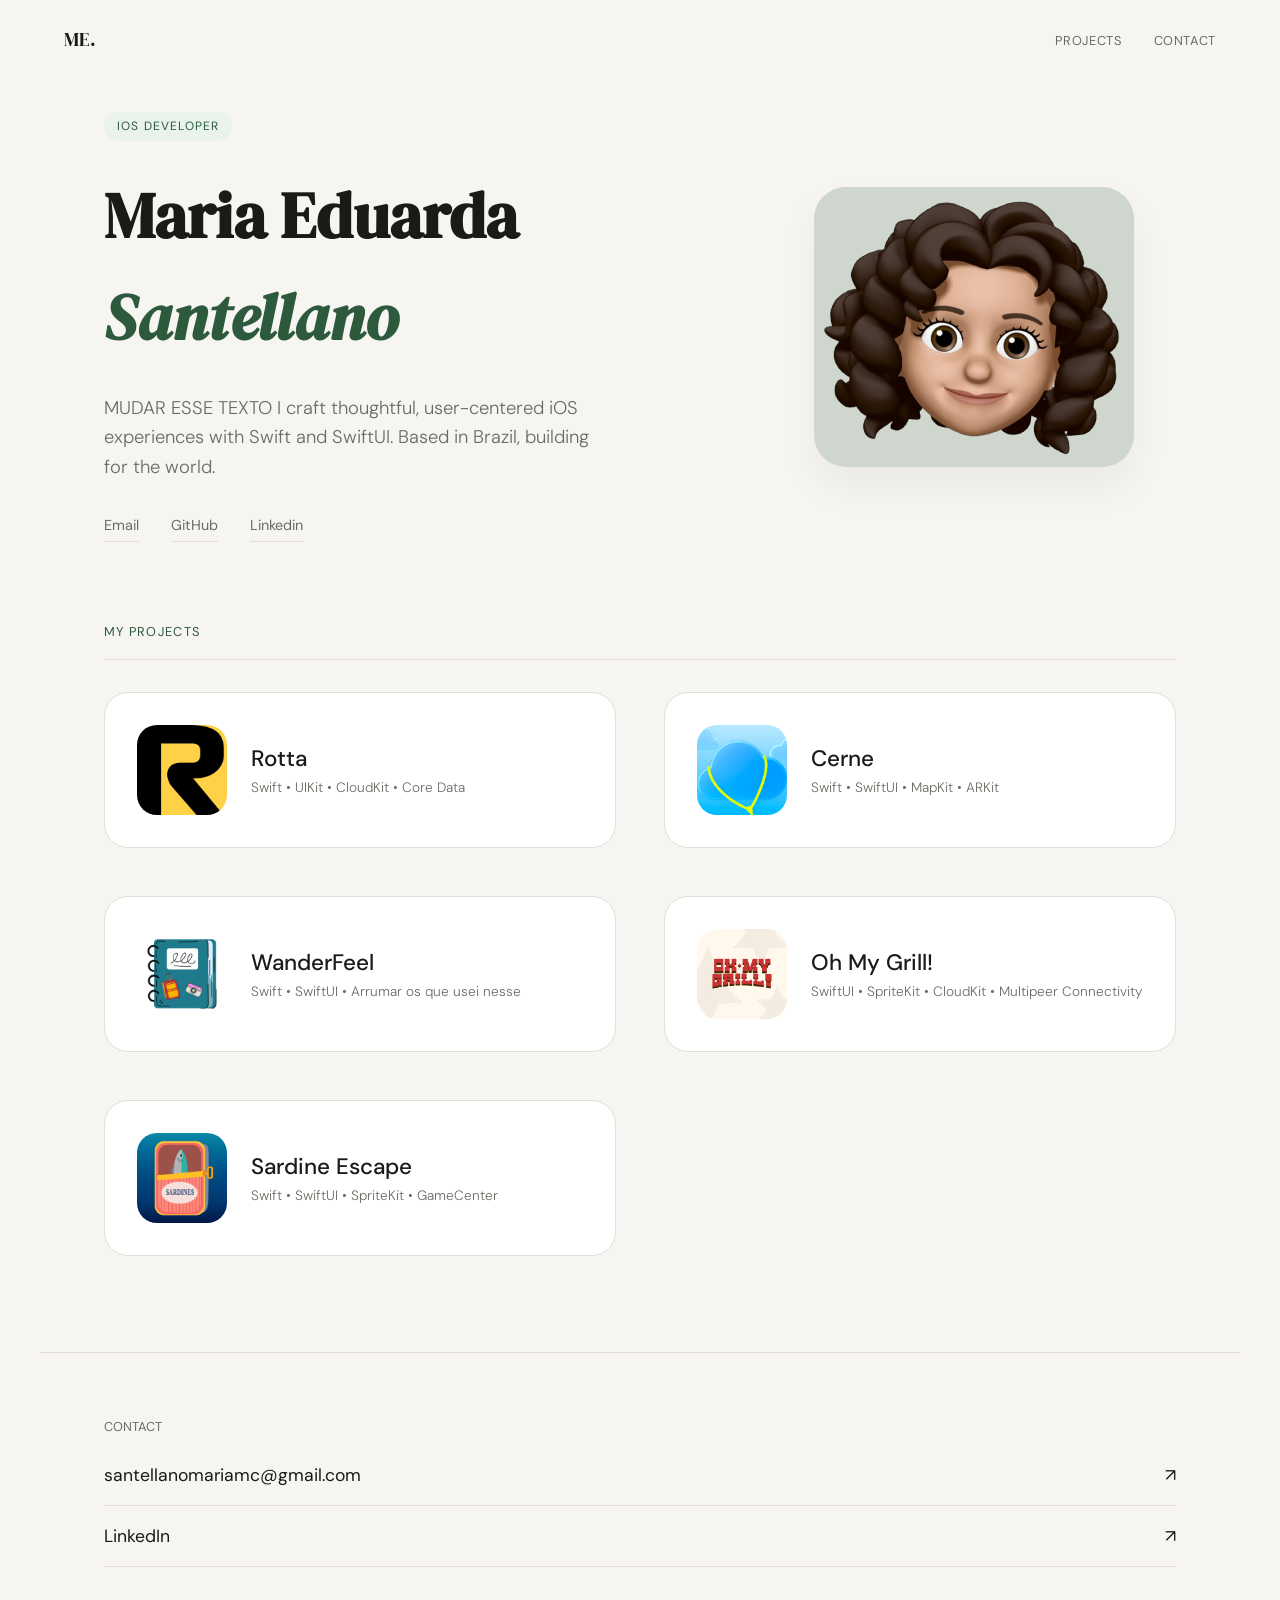
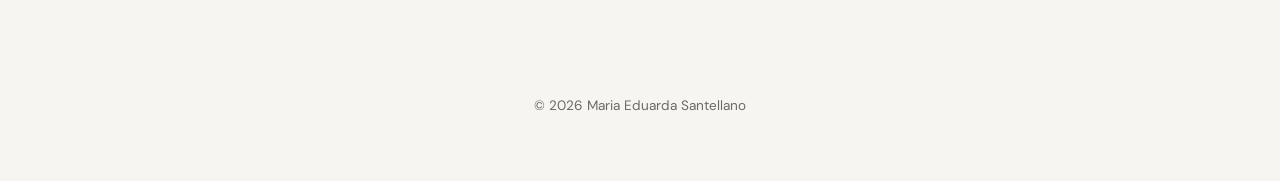
==== index.html @ c255a7dd "init" ====
<!DOCTYPE html>
<html lang="en">
<head>
  <meta charset="UTF-8" />
  <meta name="viewport" content="width=device-width, initial-scale=1.0" />
  <title>Maria Eduarda — iOS Developer</title>
  <link rel="preconnect" href="https://fonts.googleapis.com" />
  <link href="https://fonts.googleapis.com/css2?family=DM+Serif+Display:ital@0;1&family=DM+Sans:ital,opsz,wght@0,9..40,300;0,9..40,400;0,9..40,500;1,9..40,300&display=swap" rel="stylesheet" />
  <link rel="stylesheet" href="styles.css" />
</head>
<body>

  <nav>
    <a class="nav-logo" href="index.html">ME.</a>
    <ul class="nav-links">
      <li><a href="#projects">Projects</a></li>
      <li><a href="#contact">Contact</a></li>
    </ul>
  </nav>

  <section class="hero">
    <div class="hero-content">
      <div class="hero-text">
        <span class="hero-tag">iOS Developer</span>
        <h1 class="hero-name">Maria Eduarda <em>Santellano</em></h1>
        <p class="hero-desc">
          MUDAR ESSE TEXTO
          I craft thoughtful, user-centered iOS experiences with Swift and SwiftUI. 
          Based in Brazil, building for the world.
        </p>
        <div class="hero-links">
          <a class="hero-link" href="mailto:santellanomariamc@gmail.com">Email</a>
          <a class="hero-link" href="https://github.com/MariaMaidana" target="_blank">GitHub</a>
          <a class="hero-link" href="https://www.linkedin.com/in/mariaeduardasantellano" target="_blank">Linkedin</a>
        </div>
      </div>
      <div class="hero-photo-container">
        <img src="images/maria-photo.png" alt="Maria Eduarda" class="hero-photo">
      </div>
    </div>
  </section>

  <section class="projects-section" id="projects">
    <div class="projects-header">
      <span class="projects-label">My Projects</span>
    </div>

    <div class="projects-grid">
      <a class="project-card" href="project-rotta.html">
        <div class="project-icon-box">
          <img src="images/rotta/rotta-logo.png" alt="Rotta" class="project-icon-img">
        </div>
        <div class="project-details">
          <h2 class="project-title">Rotta</h2>
          <p class="project-subtitle">Swift • UIKit • CloudKit • Core Data</p>
        </div>
      </a>

      <a class="project-card" href="project-cerne.html">
        <div class="project-icon-box">
          <img src="images/cerne/cerne-logo.jpg" alt="Cerne" class="project-icon-img">
        </div>
        <div class="project-details">
          <h2 class="project-title">Cerne</h2>
          <p class="project-subtitle">Swift • SwiftUI • MapKit • ARKit</p>
        </div>
      </a>

      <a class="project-card" href="project-wanderfeel.html">
        <div class="project-icon-box">
          <img src="images/wanderfeel/wanderfeel-logo.png" alt="WanderFeel" class="project-icon-img">
        </div>
        <div class="project-details">
          <h2 class="project-title">WanderFeel</h2>
          <p class="project-subtitle">Swift • SwiftUI • Arrumar os que usei nesse </p>
        </div>
      </a>

      <a class="project-card" href="project-omg.html">
        <div class="project-icon-box">
          <img src="images/omg/ohmygrill-logo.png" alt="Oh My Grill!" class="project-icon-img">
        </div>
        <div class="project-details">
          <h2 class="project-title">Oh My Grill!</h2>
          <p class="project-subtitle">SwiftUI • SpriteKit • CloudKit • Multipeer Connectivity</p>
        </div>
      </a>

      <a class="project-card" href="project-sardine.html">
        <div class="project-icon-box">
          <img src="images/sardine/sardine-logo.png" alt="Sardine Escape" class="project-icon-img">
        </div>
        <div class="project-details">
          <h2 class="project-title">Sardine Escape</h2>
          <p class="project-subtitle">Swift • SwiftUI • SpriteKit • GameCenter</p>
        </div>
      </a>
    </div>
  </section>

  <section class="contact-section" id="contact">
    <div class="contact-container">
      <span class="section-label">Contact</span>
      <div class="contact-row">
        <a class="contact-link" href="mailto:santellanomariamc@gmail.com">santellanomariamc@gmail.com <span>↗</span></a>
        <a class="contact-link" href="https://www.linkedin.com/in/mariaeduardasantellano" target="_blank">LinkedIn <span>↗</span></a>
      </div>
    </div>
  </section>

  <footer>© 2026 Maria Eduarda Santellano</footer>

</body>
</html>
---- styles.css ----
*, *::before, *::after { box-sizing: border-box; margin: 0; padding: 0; }

:root {
  --bg: #f7f5f2;
  --bg-card: #ffffff;
  --text: #1a1a18;
  --text-muted: #6b6b65;
  --accent: #2d5a3d;
  --accent-light: #eaf2ec;
  --border: #e2dfd8;
  --serif: 'DM Serif Display', Georgia, serif;
  --sans: 'DM Sans', system-ui, sans-serif;
}

html { scroll-behavior: smooth; }

body {
  font-family: var(--sans);
  background: var(--bg);
  color: var(--text);
  line-height: 1.6;
}

/* ─── NAV (shared) ─── */
nav {
  position: fixed;
  top: 0; left: 0; right: 0;
  z-index: 100;
  display: flex;
  justify-content: space-between;
  align-items: center;
  padding: 1.5rem 4rem;
  background: rgba(247, 245, 242, 0.9);
  backdrop-filter: blur(10px);
}

.nav-logo {
  font-family: var(--serif);
  font-size: 1.2rem;
  color: var(--text);
  text-decoration: none;
}

.nav-links {
  display: flex;
  gap: 2rem;
  list-style: none;
}

.nav-links a {
  font-size: 0.8rem;
  color: var(--text-muted);
  text-decoration: none;
  text-transform: uppercase;
  letter-spacing: 0.05em;
  transition: 0.2s;
}

.nav-links a:hover { color: var(--accent); }

.nav-back {
  font-size: 0.8rem;
  color: var(--text-muted);
  text-decoration: none;
  text-transform: uppercase;
  letter-spacing: 0.05em;
}

.nav-back:hover { color: var(--accent); }

/* ─── HOME HERO ─── */
.hero {
  padding: 7rem 4rem 4rem;
  max-width: 1200px;
  margin: 0 auto;
}

.hero-content {
  display: grid;
  grid-template-columns: 1.5fr 1fr;
  align-items: center;
  gap: 4rem;
}

.hero-tag {
  font-size: 0.75rem;
  text-transform: uppercase;
  letter-spacing: 0.1em;
  color: var(--accent);
  background: var(--accent-light);
  padding: 0.3rem 0.8rem;
  border-radius: 100px;
  margin-bottom: 1.5rem;
  display: inline-block;
}

.hero-name {
  font-family: var(--serif);
  font-size: clamp(2.5rem, 5vw, 4rem);
  margin-bottom: 1.5rem;
}

.hero-name em { color: var(--accent); }

.hero-desc {
  font-size: 1.15rem;
  color: var(--text-muted);
  max-width: 500px;
  margin-bottom: 2rem;
  font-weight: 300;
}

.hero-links {
  display: flex;
  gap: 2rem;
}

.hero-link {
  font-size: 0.9rem;
  color: var(--text-muted);
  text-decoration: none;
  border-bottom: 1px solid var(--border);
  padding-bottom: 4px;
}

.hero-link:hover {
  color: var(--accent);
  border-color: var(--accent);
}

.hero-photo-container {
  width: 320px;
  height: 280px;
  border-radius: 32px;
  overflow: hidden;
  justify-self: center;
  box-shadow: 0 20px 40px rgba(0,0,0,0.05);
  background-color: rgba(45, 90, 61, 0.2);
  padding-top: 8px;
  padding-right: 8px;
}

.hero-photo {
  width: 100%;
  height: 100%;
  object-fit: cover;
}

/* ─── HOME PROJECTS ─── */
.projects-header {
  max-width: 1200px;
  margin: 0 auto;
  padding: 1rem 4rem 2rem;
}

.projects-label {
  font-size: 0.8rem;
  text-transform: uppercase;
  letter-spacing: 0.1em;
  color: var(--accent);
  border-bottom: 1px solid var(--border);
  padding-bottom: 1rem;
  display: block;
}

.projects-grid {
  max-width: 1200px;
  margin: 0 auto;
  padding: 0 4rem 6rem;
  display: grid;
  grid-template-columns: 1fr 1fr;
  gap: 3rem;
}

.project-card {
  display: flex;
  align-items: center;
  gap: 1.5rem;
  text-decoration: none;
  color: inherit;
  padding: 2rem;
  background: var(--bg-card);
  border-radius: 24px;
  border: 1px solid var(--border);
  transition: transform 0.3s ease, box-shadow 0.3s ease;
}

.project-card:hover {
  transform: translateY(-5px);
  box-shadow: 0 15px 30px rgba(0,0,0,0.04);
}

.project-icon-box {
  width: 90px;
  height: 90px;
  border-radius: 20px;
  overflow: hidden;
  flex-shrink: 0;
  display: flex;
  align-items: center;
  justify-content: center;
}

.project-icon-img {
  width: 100%;
  height: 100%;
  object-fit: cover;
}

.project-title {
  font-size: 1.4rem;
  font-weight: 500;
}

.project-subtitle {
  font-size: 0.85rem;
  color: var(--text-muted);
  font-weight: 300;
}

/* ─── PROJECT PAGE (RENAMED = NO CONFLICT) ─── */
.project-page-hero {
  padding: 8rem 4rem 4rem;
  max-width: 1100px;
  margin: 0 auto;
  display: grid;
  grid-template-columns: 1fr 1fr;
  gap: 4rem;
  align-items: center;
}

.project-page-title {
  font-family: var(--serif);
  font-size: clamp(2.5rem, 5vw, 4rem);
  margin-bottom: 1rem;
}

.project-page-subtitle {
  font-size: 1rem;
  color: var(--text-muted);
  font-weight: 300;
  max-width: 420px;
}

.project-page-logo {
  max-width: 85%;
  max-height: 85%;
  object-fit: contain;
  border-radius: 16px;
  box-shadow: 0 10px 25px rgba(0,0,0,0.08);
}

.project-page-visual {
  height: 360px;
  border-radius: 16px;
  display: flex;
  align-items: center;
  justify-content: center;
  font-family: var(--serif);
  font-size: 4rem;
}

.project-page-section {
  padding: 4rem;
  max-width: 1100px;
  margin: 0 auto;
}

.project-page-gallery {
  margin-top: 1.5rem;
  display: flex;
  gap: 1rem;
  overflow-x: auto;
  padding-bottom: 0.5rem;
}

.phone-shot {
  height: 420px;          
  width: auto;
  border-radius: 28px;     
  object-fit: cover;

  box-shadow: 
    0 10px 25px rgba(0,0,0,0.1),
    0 2px 6px rgba(0,0,0,0.05);

  flex-shrink: 0;         
  background: #000;
}

.phone-shot.video {
  height: 420px;
}

/* ─── CONTACT ─── */
.contact-section {
  max-width: 1200px;
  margin: 0 auto;
  padding: 4rem;
  border-top: 1px solid var(--border);
}

.section-label {
  font-size: 0.8rem;
  text-transform: uppercase;
  color: var(--text-muted);
  margin-bottom: 1.5rem;
  display: block;
}

.contact-row {
  display: flex;
  flex-direction: column;
  gap: 1rem;
}

.contact-link {
  font-size: 1.1rem;
  color: var(--text);
  text-decoration: none;
  border-bottom: 1px solid var(--border);
  padding-bottom: 1rem;
  display: flex;
  justify-content: space-between;
}

.contact-link:hover {
  color: var(--accent);
  border-color: var(--accent);
}

/* ─── FOOTER ─── */
footer {
  text-align: center;
  padding: 4rem 2rem;
  font-size: 0.85rem;
  color: var(--text-muted);
}

/* ─── RESPONSIVE ─── */
@media (max-width: 900px) {
  nav { padding: 1rem 1.5rem; }

  .hero-content {
    grid-template-columns: 1fr;
    text-align: center;
  }

  .projects-grid {
    grid-template-columns: 1fr;
  }

  .hero-photo-container {
    width: 220px;
    height: 220px;
    order: -1;
  }

  .project-page-hero {
    grid-template-columns: 1fr;
  }
}
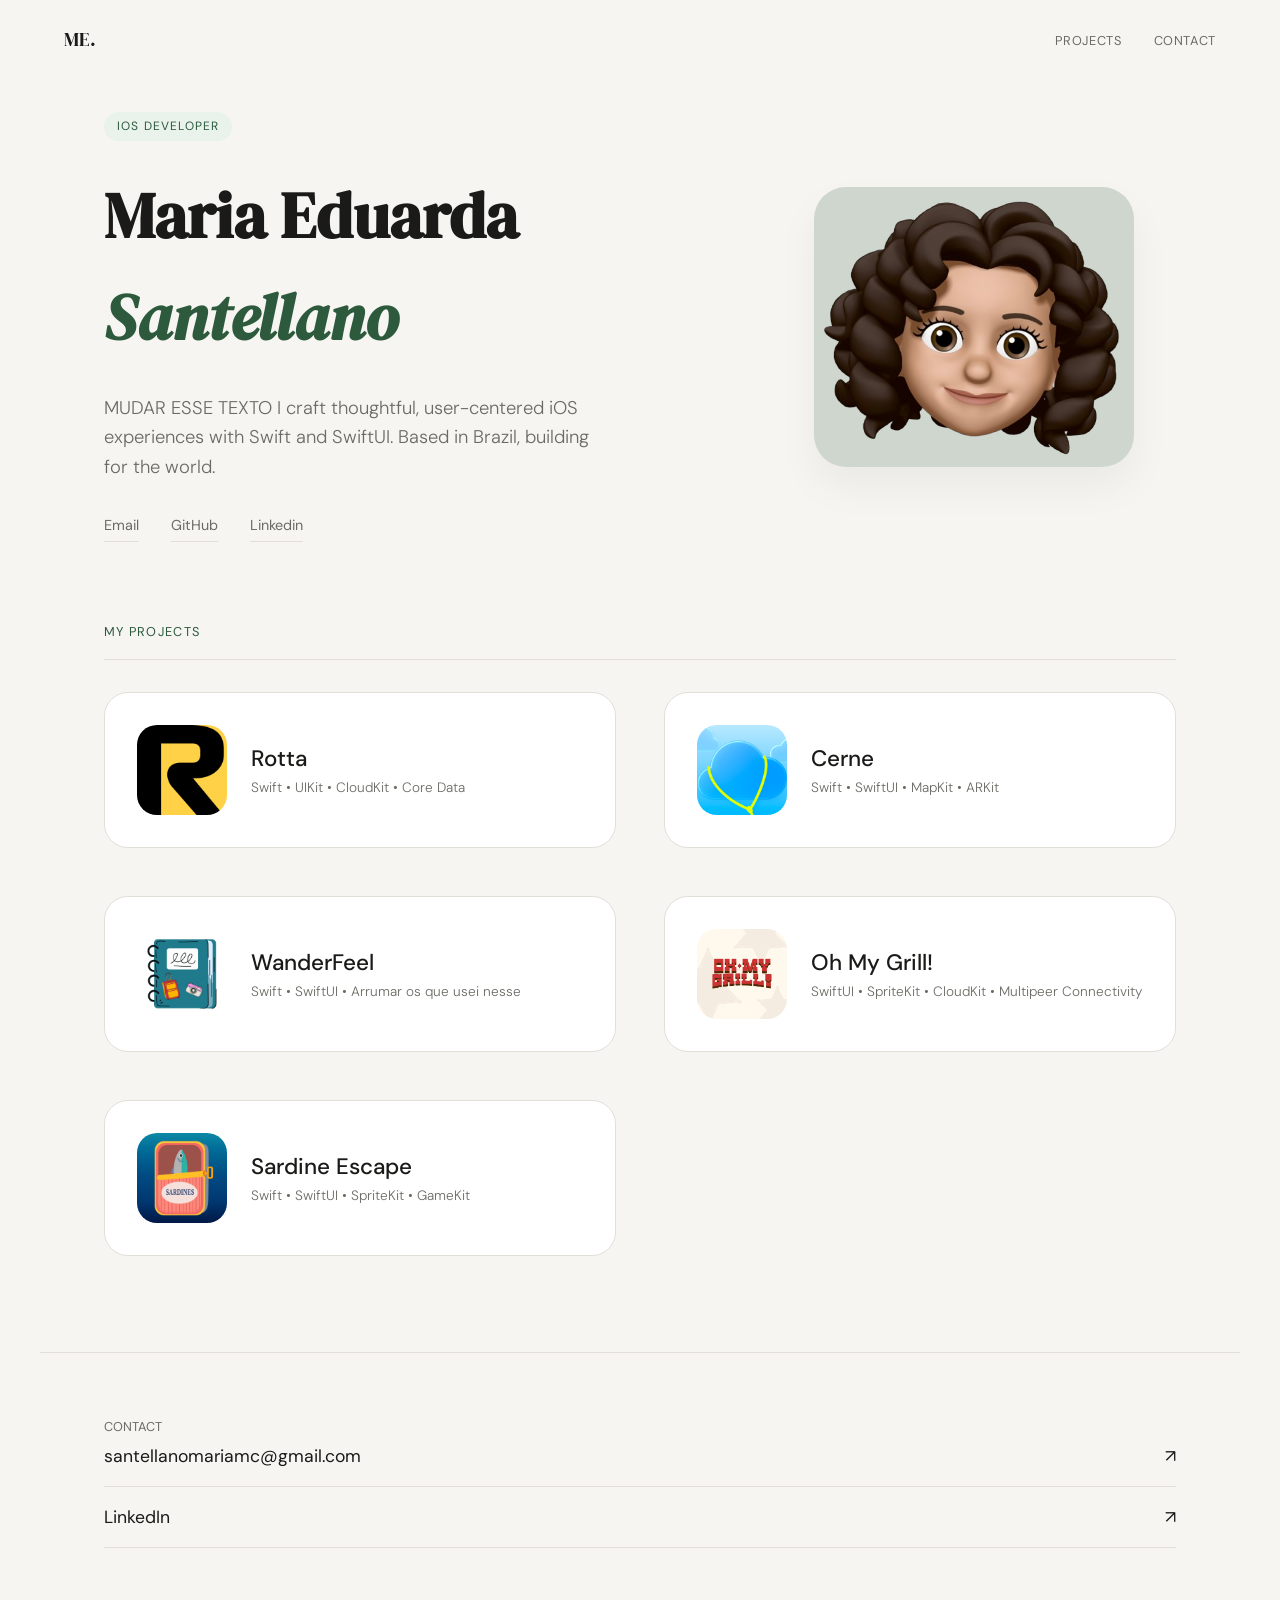
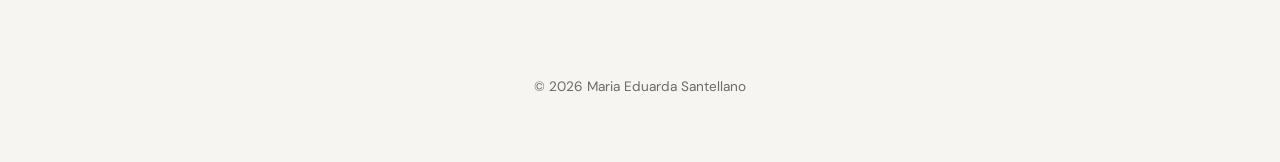
==== commit 9912c7c3: "fix projects" ====
--- a/index.html
+++ b/index.html
@@ -92,7 +92,7 @@
         </div>
         <div class="project-details">
           <h2 class="project-title">Sardine Escape</h2>
-          <p class="project-subtitle">Swift • SwiftUI • SpriteKit • GameCenter</p>
+          <p class="project-subtitle">Swift • SwiftUI • SpriteKit • GameKit</p>
         </div>
       </a>
     </div>
--- a/styles.css
+++ b/styles.css
@@ -218,9 +218,9 @@
   font-weight: 300;
 }
 
-/* ─── PROJECT PAGE (RENAMED = NO CONFLICT) ─── */
+/* ─── PROJECT PAGE ─── */
 .project-page-hero {
-  padding: 8rem 4rem 4rem;
+  padding: 7rem 4rem 4rem;
   max-width: 1100px;
   margin: 0 auto;
   display: grid;
@@ -232,7 +232,7 @@
 .project-page-title {
   font-family: var(--serif);
   font-size: clamp(2.5rem, 5vw, 4rem);
-  margin-bottom: 1rem;
+  margin-bottom: 0.6rem;
 }
 
 .project-page-subtitle {
@@ -261,7 +261,7 @@
 }
 
 .project-page-section {
-  padding: 4rem;
+  padding: 1rem 4rem;
   max-width: 1100px;
   margin: 0 auto;
 }
@@ -304,7 +304,7 @@
   font-size: 0.8rem;
   text-transform: uppercase;
   color: var(--text-muted);
-  margin-bottom: 1.5rem;
+  margin-bottom: 0.3rem;
   display: block;
 }
 
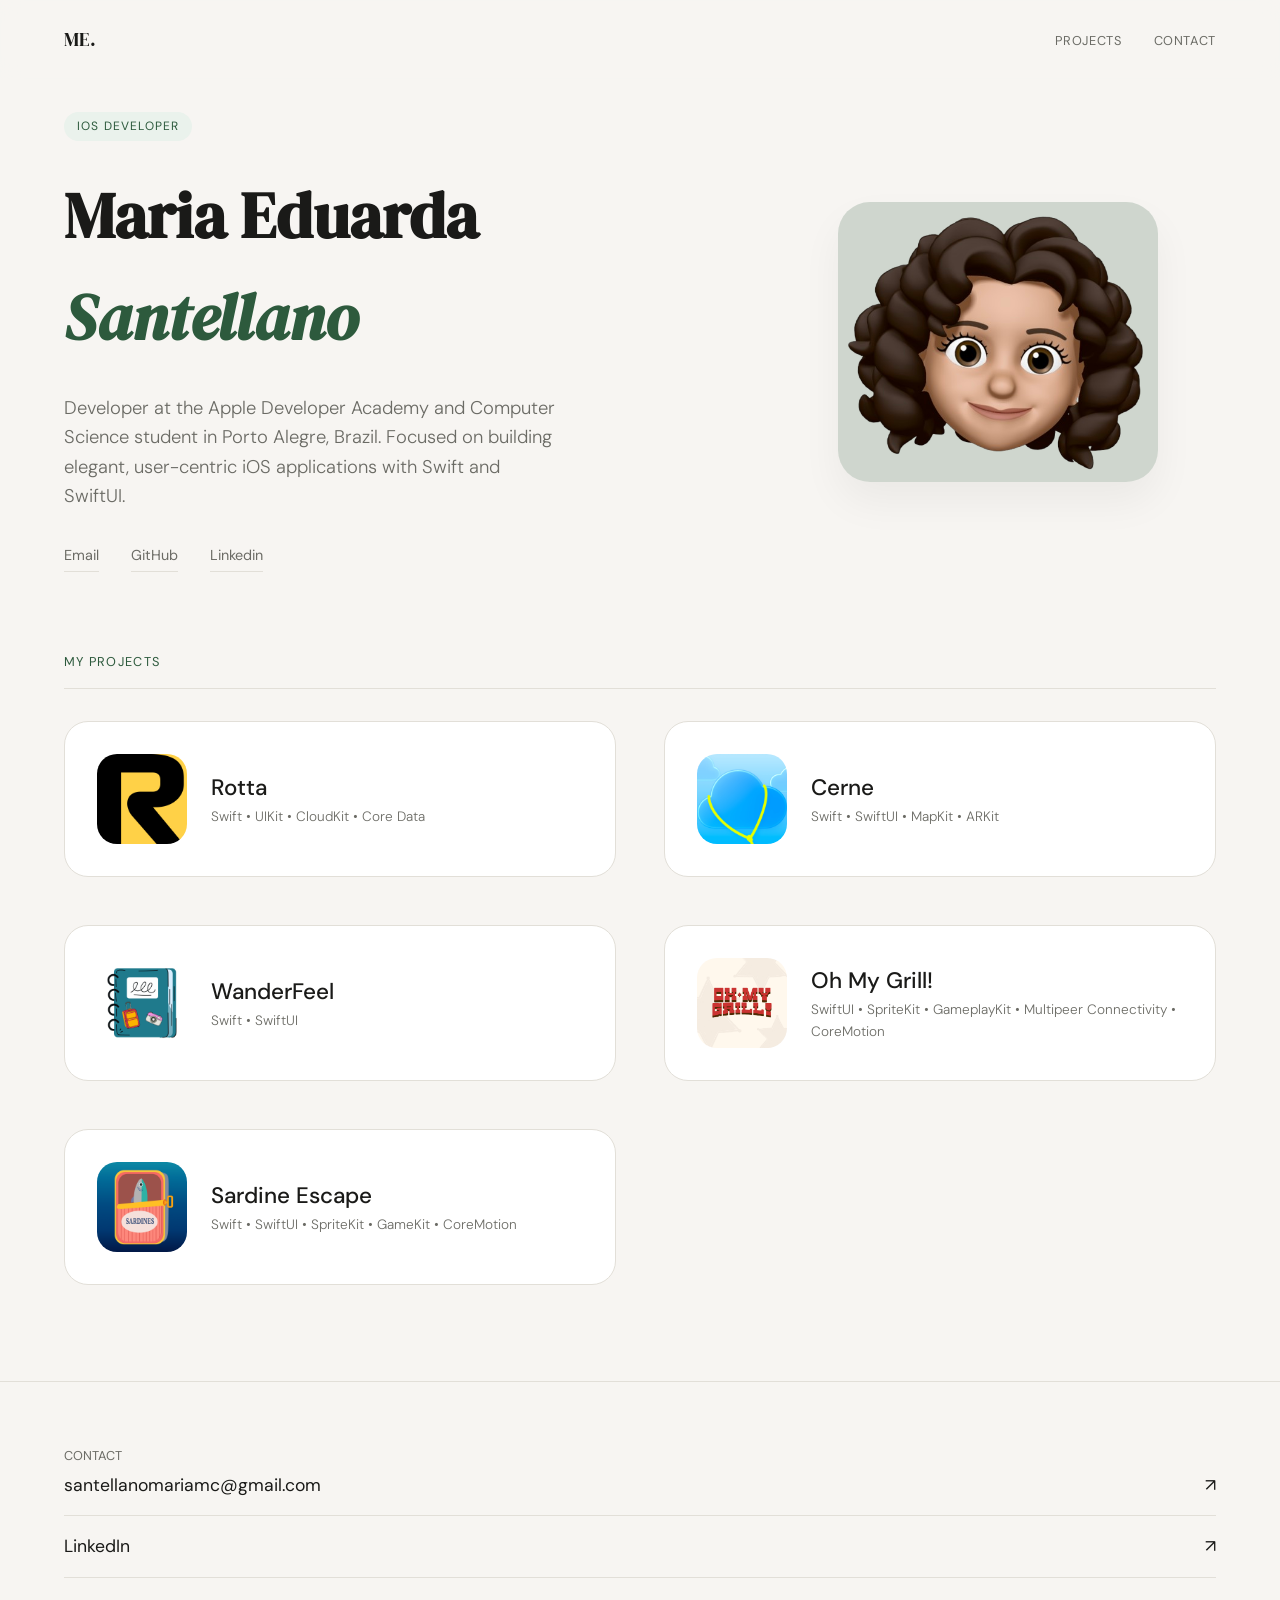
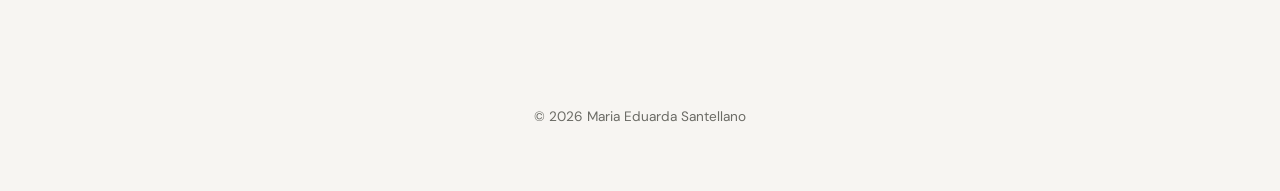
==== commit a8a0f410: "fix projects texts" ====
--- a/index.html
+++ b/index.html
@@ -4,6 +4,7 @@
   <meta charset="UTF-8" />
   <meta name="viewport" content="width=device-width, initial-scale=1.0" />
   <title>Maria Eduarda — iOS Developer</title>
+  <link rel="icon" type="image/png" sizes="32x32" href="images/portfolioicon.png">
   <link rel="preconnect" href="https://fonts.googleapis.com" />
   <link href="https://fonts.googleapis.com/css2?family=DM+Serif+Display:ital@0;1&family=DM+Sans:ital,opsz,wght@0,9..40,300;0,9..40,400;0,9..40,500;1,9..40,300&display=swap" rel="stylesheet" />
   <link rel="stylesheet" href="styles.css" />
@@ -24,9 +25,8 @@
         <span class="hero-tag">iOS Developer</span>
         <h1 class="hero-name">Maria Eduarda <em>Santellano</em></h1>
         <p class="hero-desc">
-          MUDAR ESSE TEXTO
-          I craft thoughtful, user-centered iOS experiences with Swift and SwiftUI. 
-          Based in Brazil, building for the world.
+          Developer at the Apple Developer Academy and Computer Science student in Porto Alegre, Brazil.
+          Focused on building elegant, user-centric iOS applications with Swift and SwiftUI.
         </p>
         <div class="hero-links">
           <a class="hero-link" href="mailto:santellanomariamc@gmail.com">Email</a>
@@ -72,7 +72,7 @@
         </div>
         <div class="project-details">
           <h2 class="project-title">WanderFeel</h2>
-          <p class="project-subtitle">Swift • SwiftUI • Arrumar os que usei nesse </p>
+          <p class="project-subtitle">Swift • SwiftUI</p>
         </div>
       </a>
 
@@ -82,7 +82,7 @@
         </div>
         <div class="project-details">
           <h2 class="project-title">Oh My Grill!</h2>
-          <p class="project-subtitle">SwiftUI • SpriteKit • CloudKit • Multipeer Connectivity</p>
+          <p class="project-subtitle">SwiftUI • SpriteKit • GameplayKit • Multipeer Connectivity • CoreMotion</p>
         </div>
       </a>
 
@@ -92,7 +92,7 @@
         </div>
         <div class="project-details">
           <h2 class="project-title">Sardine Escape</h2>
-          <p class="project-subtitle">Swift • SwiftUI • SpriteKit • GameKit</p>
+          <p class="project-subtitle">Swift • SwiftUI • SpriteKit • GameKit • CoreMotion</p>
         </div>
       </a>
     </div>
--- a/styles.css
+++ b/styles.css
@@ -266,6 +266,33 @@
   margin: 0 auto;
 }
 
+.project-about-grid {
+  display: grid;
+  grid-template-columns: 1fr 1fr;
+  gap: 3rem;
+  align-items: start;
+  margin-top: 1.5rem;
+}
+
+.project-store-link {
+  display: inline-flex;
+  align-items: center;
+  gap: 0.5rem;
+  font-size: 0.82rem;
+  color: var(--accent);
+  border: 1px solid var(--accent);
+  padding: 0.5rem 1.1rem;
+  border-radius: 100px;
+  text-decoration: none;
+  margin-top: 1rem;
+  transition: background 0.2s, color 0.2s;
+}
+
+.project-store-link:hover {
+  background: var(--accent);
+  color: #fff;
+}
+
 .project-page-gallery {
   margin-top: 1.5rem;
   display: flex;
@@ -359,4 +386,17 @@
   .project-page-hero {
     grid-template-columns: 1fr;
   }
+
+  .project-about-grid {
+    grid-template-columns: 1fr;
+  }
+}
+
+.hero,
+.projects-header,
+.projects-grid,
+.project-page-hero,
+.project-page-section,
+.contact-section {
+  max-width: 1400px;
 }
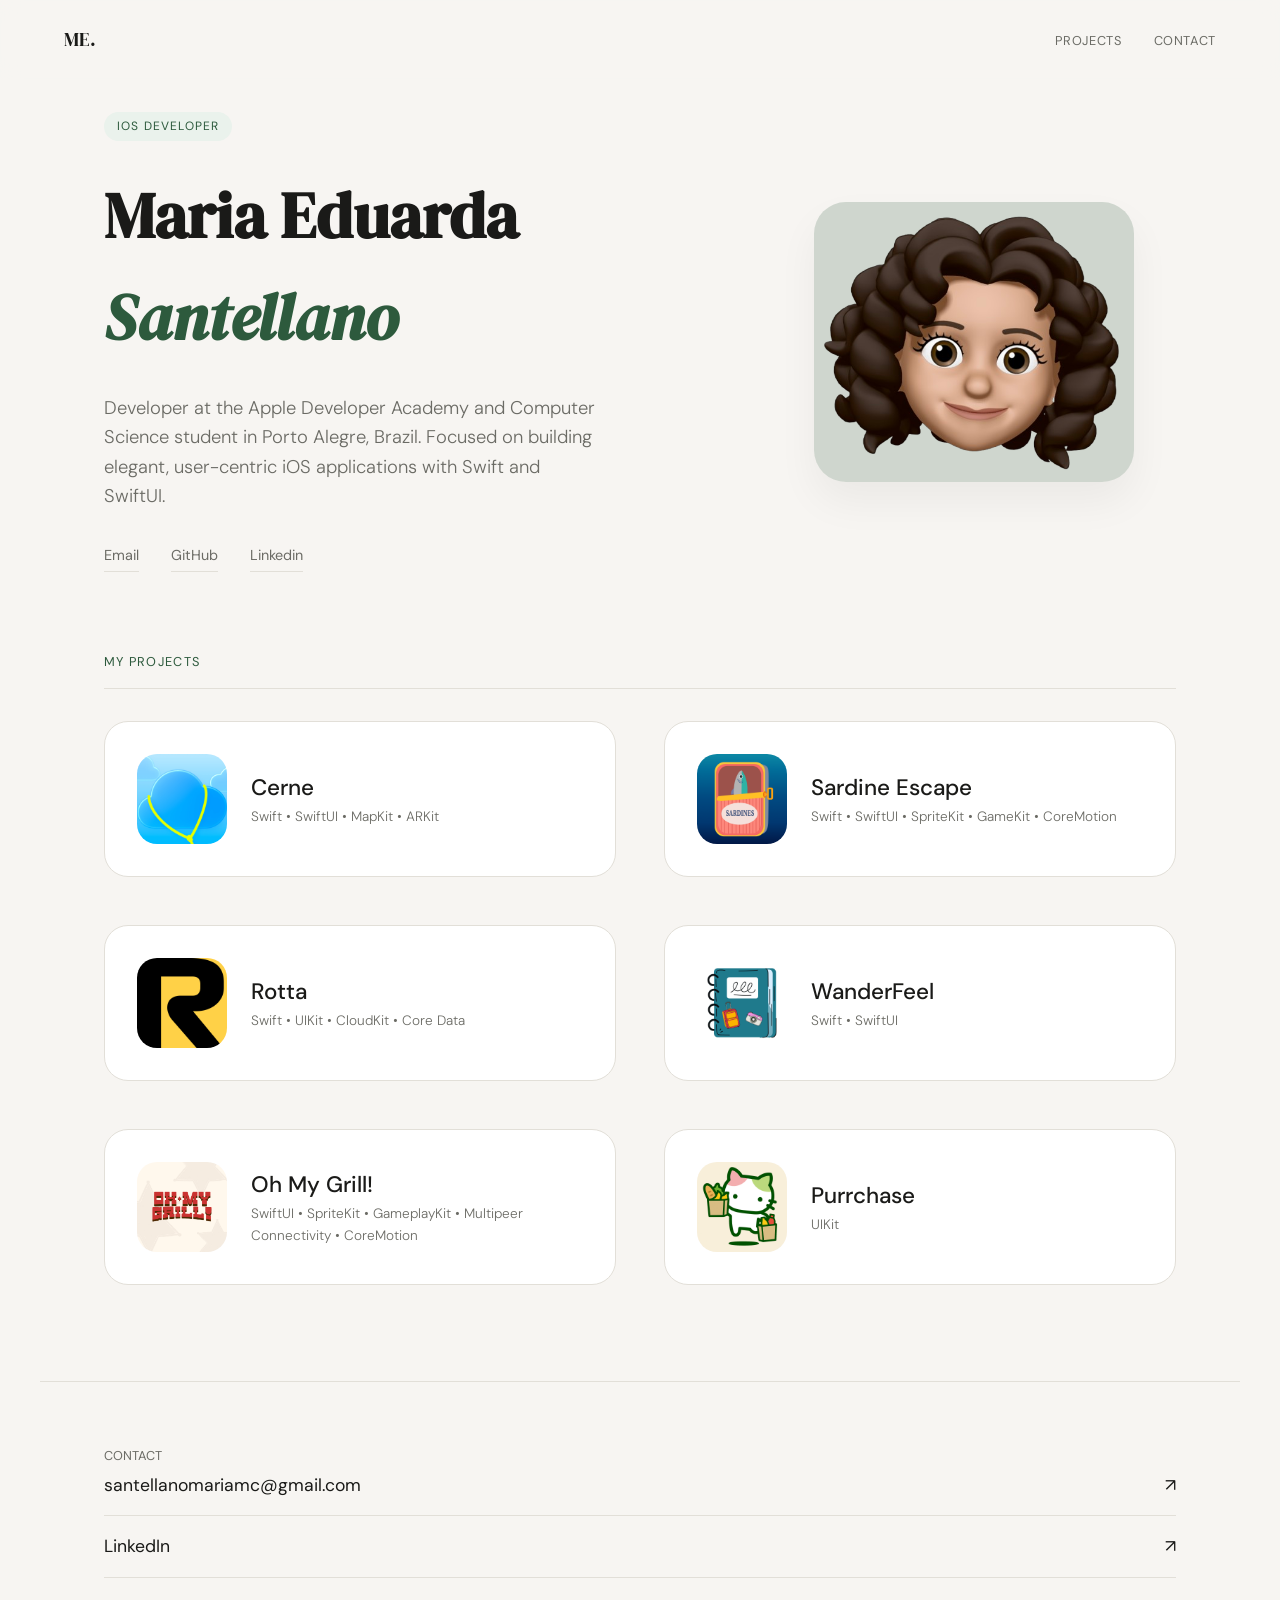
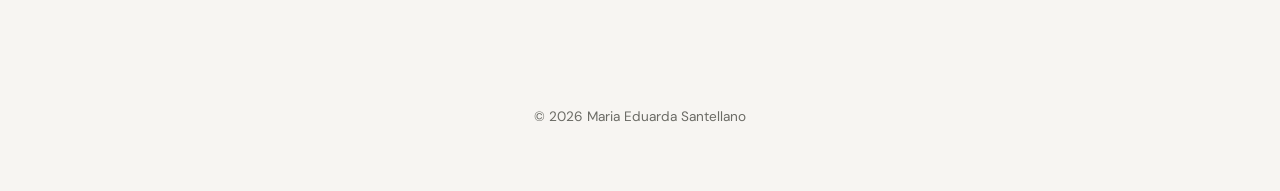
==== commit a7bd89b6: "Add purrchase app" ====
--- a/index.html
+++ b/index.html
@@ -46,15 +46,6 @@
     </div>
 
     <div class="projects-grid">
-      <a class="project-card" href="project-rotta.html">
-        <div class="project-icon-box">
-          <img src="images/rotta/rotta-logo.png" alt="Rotta" class="project-icon-img">
-        </div>
-        <div class="project-details">
-          <h2 class="project-title">Rotta</h2>
-          <p class="project-subtitle">Swift • UIKit • CloudKit • Core Data</p>
-        </div>
-      </a>
 
       <a class="project-card" href="project-cerne.html">
         <div class="project-icon-box">
@@ -63,6 +54,26 @@
         <div class="project-details">
           <h2 class="project-title">Cerne</h2>
           <p class="project-subtitle">Swift • SwiftUI • MapKit • ARKit</p>
+        </div>
+      </a>
+
+      <a class="project-card" href="project-sardine.html">
+        <div class="project-icon-box">
+          <img src="images/sardine/sardine-logo.png" alt="Sardine Escape" class="project-icon-img">
+        </div>
+        <div class="project-details">
+          <h2 class="project-title">Sardine Escape</h2>
+          <p class="project-subtitle">Swift • SwiftUI • SpriteKit • GameKit • CoreMotion</p>
+        </div>
+      </a>
+
+      <a class="project-card" href="project-rotta.html">
+        <div class="project-icon-box">
+          <img src="images/rotta/rotta-logo.png" alt="Rotta" class="project-icon-img">
+        </div>
+        <div class="project-details">
+          <h2 class="project-title">Rotta</h2>
+          <p class="project-subtitle">Swift • UIKit • CloudKit • Core Data</p>
         </div>
       </a>
 
@@ -86,15 +97,17 @@
         </div>
       </a>
 
-      <a class="project-card" href="project-sardine.html">
+      <a class="project-card" href="project-purrchase.html">
         <div class="project-icon-box">
-          <img src="images/sardine/sardine-logo.png" alt="Sardine Escape" class="project-icon-img">
+          <img src="images/purrchase/purrchase-logo.png" alt="Purrchase" class="project-icon-img">
         </div>
         <div class="project-details">
-          <h2 class="project-title">Sardine Escape</h2>
-          <p class="project-subtitle">Swift • SwiftUI • SpriteKit • GameKit • CoreMotion</p>
+          <h2 class="project-title">Purrchase</h2>
+          <p class="project-subtitle">UIKit</p>
         </div>
       </a>
+
+
     </div>
   </section>
 
--- a/styles.css
+++ b/styles.css
@@ -390,13 +390,4 @@
   .project-about-grid {
     grid-template-columns: 1fr;
   }
-}
-
-.hero,
-.projects-header,
-.projects-grid,
-.project-page-hero,
-.project-page-section,
-.contact-section {
-  max-width: 1400px;
 }
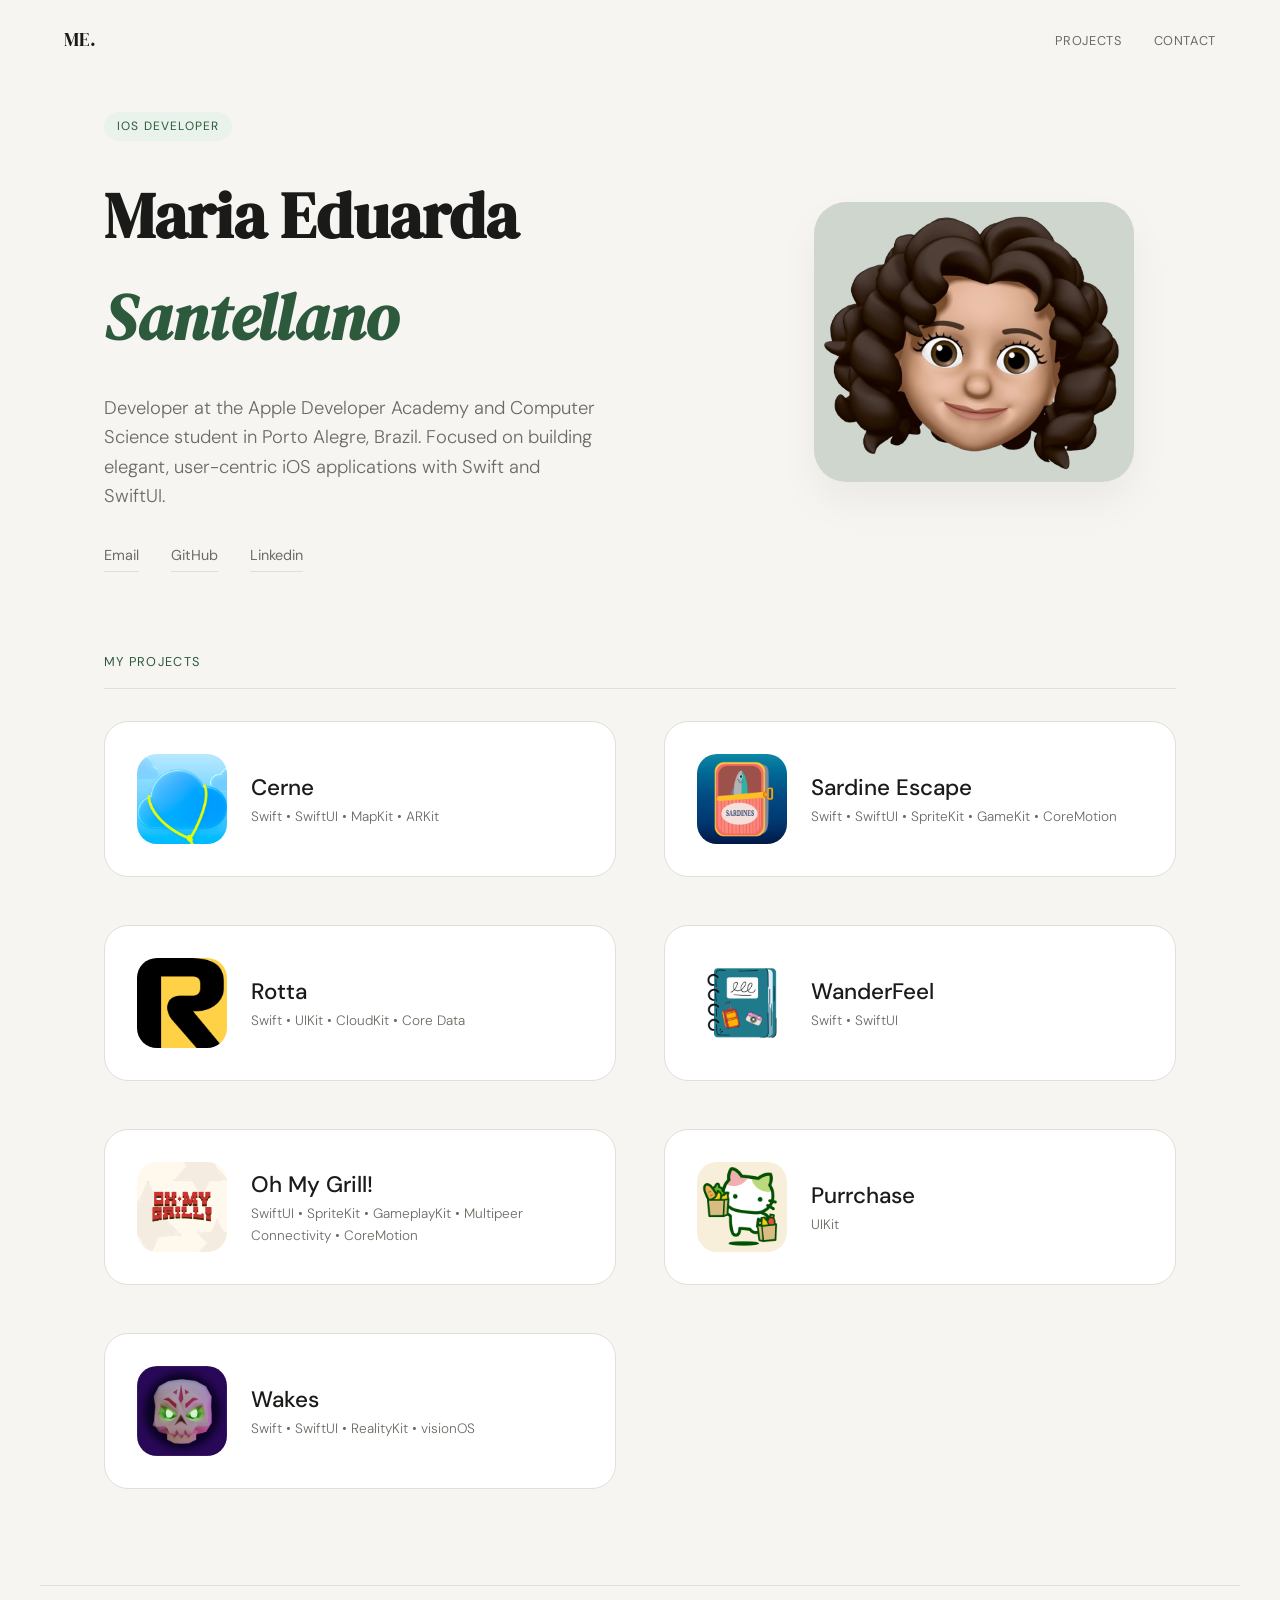
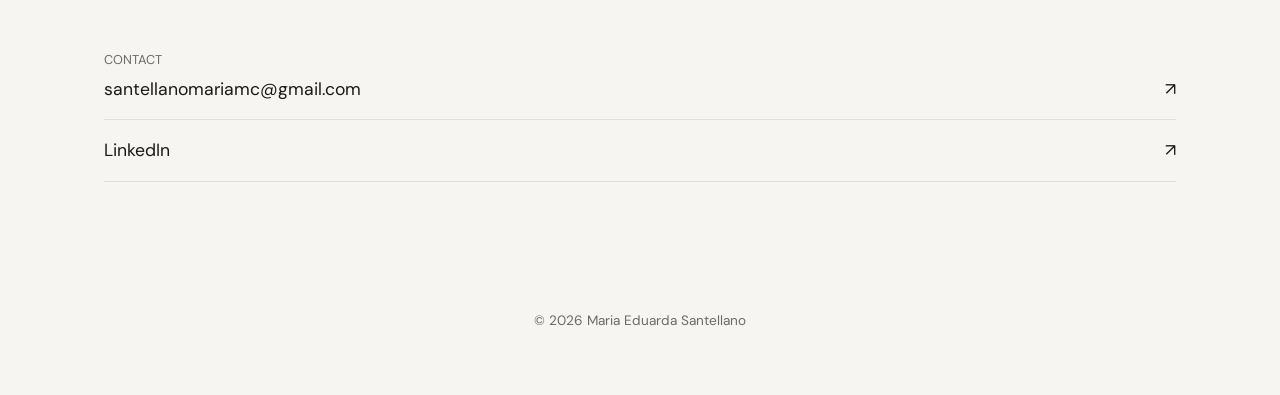
==== commit a2461fe3: "create wakes project" ====
--- a/index.html
+++ b/index.html
@@ -107,6 +107,15 @@
         </div>
       </a>
 
+      <a class="project-card" href="project-towerdefense.html">
+        <div class="project-icon-box">
+          <img src="images/towerdefense/towerdefense-logo.png" alt="Academy Tower Defense" class="project-icon-img">
+        </div>
+        <div class="project-details">
+          <h2 class="project-title">Wakes</h2>
+          <p class="project-subtitle">Swift • SwiftUI • RealityKit • visionOS</p>
+        </div>
+      </a>
 
     </div>
   </section>
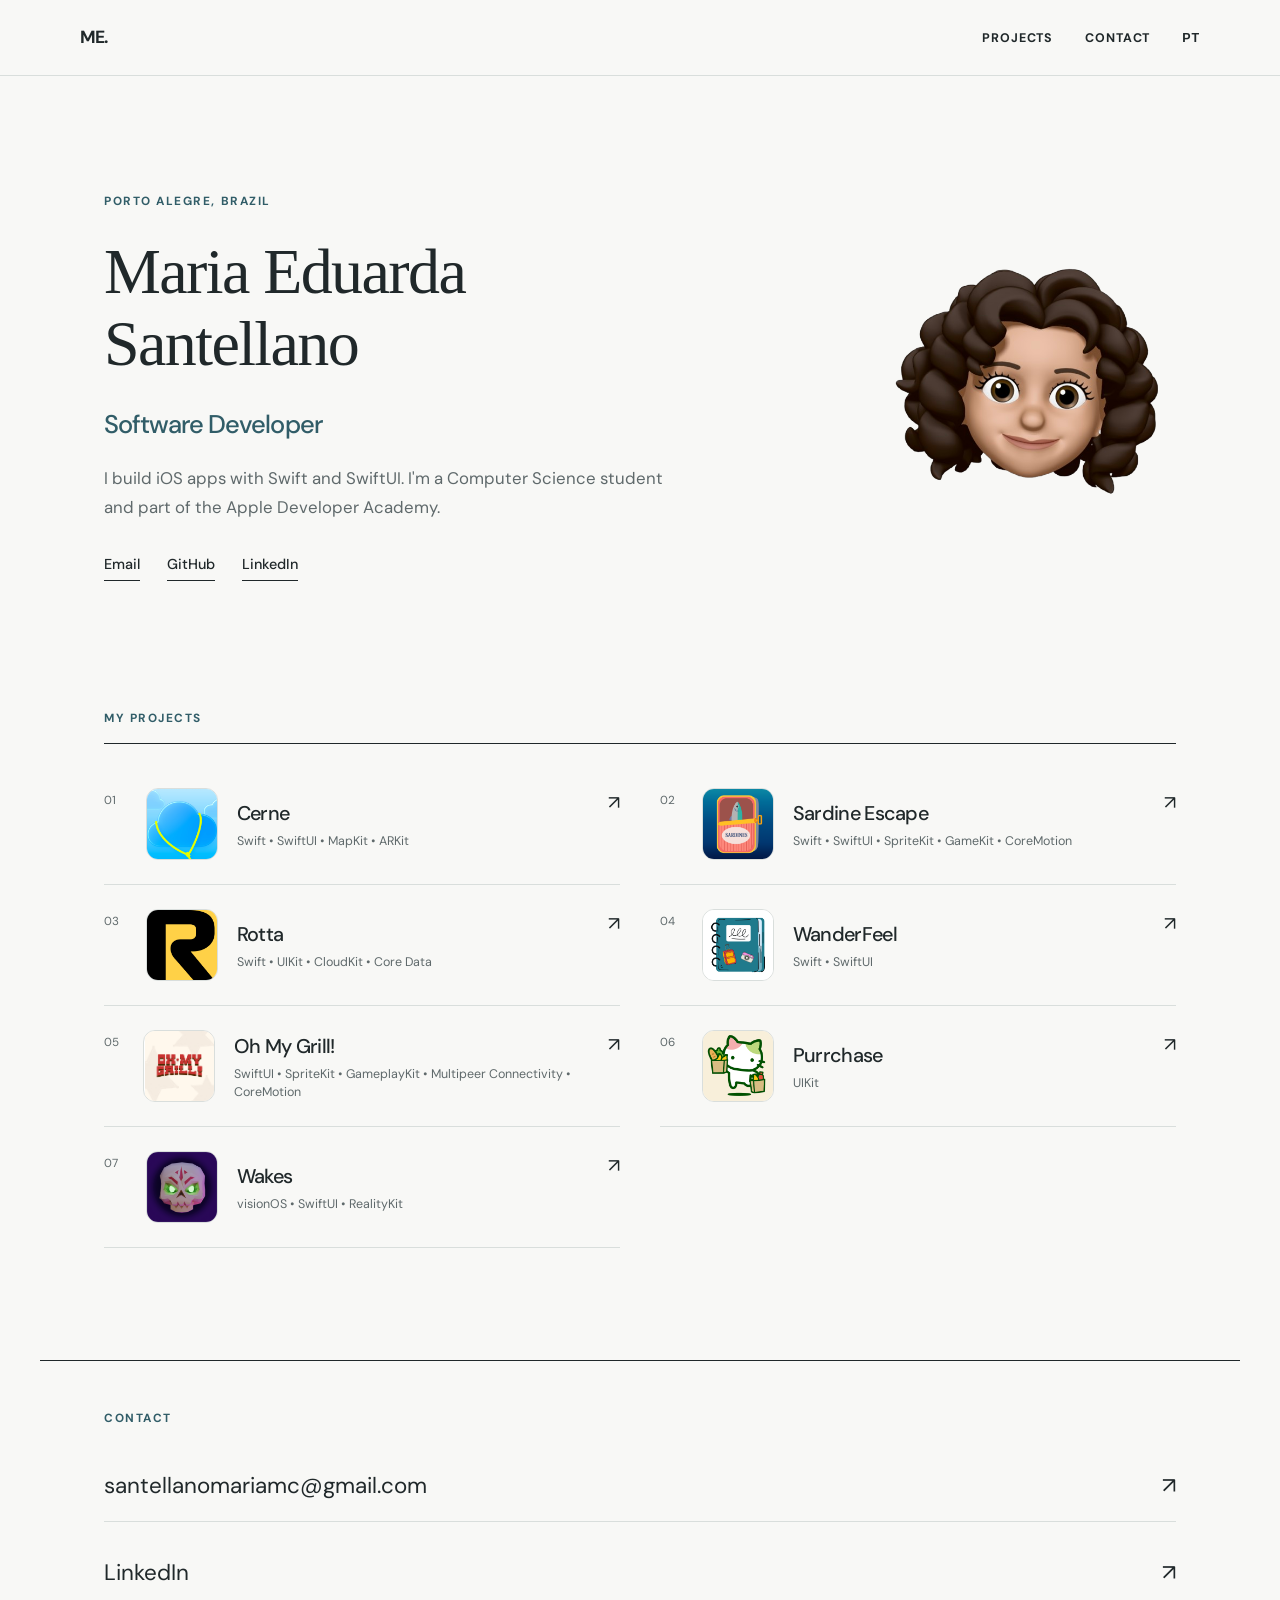
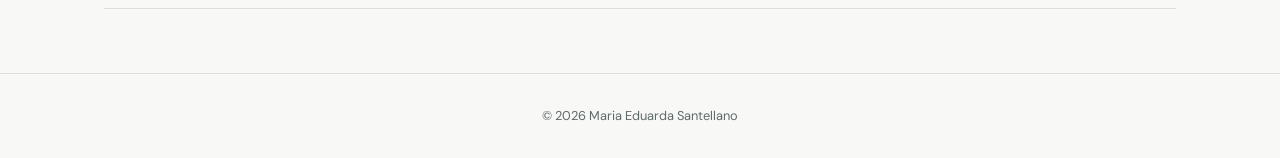
==== commit ef3ad014: "add wakes" ====
--- a/index.html
+++ b/index.html
@@ -3,10 +3,11 @@
 <head>
   <meta charset="UTF-8" />
   <meta name="viewport" content="width=device-width, initial-scale=1.0" />
-  <title>Maria Eduarda — iOS Developer</title>
+  <title>Maria Eduarda Santellano — Software Developer</title>
+  <meta name="description" content="Portfolio of Maria Eduarda Santellano, software developer specializing in iOS applications." />
   <link rel="icon" type="image/png" sizes="32x32" href="images/portfolioicon.png">
   <link rel="preconnect" href="https://fonts.googleapis.com" />
-  <link href="https://fonts.googleapis.com/css2?family=DM+Serif+Display:ital@0;1&family=DM+Sans:ital,opsz,wght@0,9..40,300;0,9..40,400;0,9..40,500;1,9..40,300&display=swap" rel="stylesheet" />
+  <link href="https://fonts.googleapis.com/css2?family=DM+Sans:ital,opsz,wght@0,9..40,300;0,9..40,400;0,9..40,500;0,9..40,700&display=swap" rel="stylesheet" />
   <link rel="stylesheet" href="styles.css" />
 </head>
 <body>
@@ -14,40 +15,42 @@
   <nav>
     <a class="nav-logo" href="index.html">ME.</a>
     <ul class="nav-links">
-      <li><a href="#projects">Projects</a></li>
-      <li><a href="#contact">Contact</a></li>
+      <li><a href="#projects" data-i18n="nav-projects">Projects</a></li>
+      <li><a href="#contact" data-i18n="nav-contact">Contact</a></li>
+      <li><button class="lang-toggle" onclick="toggleLang()" aria-label="Mudar para Português">PT</button></li>
     </ul>
   </nav>
 
   <section class="hero">
     <div class="hero-content">
       <div class="hero-text">
-        <span class="hero-tag">iOS Developer</span>
-        <h1 class="hero-name">Maria Eduarda <em>Santellano</em></h1>
-        <p class="hero-desc">
-          Developer at the Apple Developer Academy and Computer Science student in Porto Alegre, Brazil.
-          Focused on building elegant, user-centric iOS applications with Swift and SwiftUI.
+        <span class="hero-tag" data-i18n="hero-tag">PORTO ALEGRE, BRAZIL</span>
+        <h1 class="hero-name"><span>Maria</span> <span>Eduarda</span><br>Santellano</h1>
+        <p class="hero-role" data-i18n="hero-role">Software Developer</p>
+        <p class="hero-desc" data-i18n="hero-desc">
+          I build iOS apps with Swift and SwiftUI. I'm a Computer Science student and part of the Apple Developer Academy.
         </p>
         <div class="hero-links">
           <a class="hero-link" href="mailto:santellanomariamc@gmail.com">Email</a>
-          <a class="hero-link" href="https://github.com/MariaMaidana" target="_blank">GitHub</a>
-          <a class="hero-link" href="https://www.linkedin.com/in/mariaeduardasantellano" target="_blank">Linkedin</a>
+          <a class="hero-link" href="https://github.com/MariaMaidana" target="_blank" rel="noopener noreferrer">GitHub</a>
+          <a class="hero-link" href="https://www.linkedin.com/in/mariaeduardasantellano" target="_blank" rel="noopener noreferrer">LinkedIn</a>
         </div>
       </div>
       <div class="hero-photo-container">
-        <img src="images/maria-photo.png" alt="Maria Eduarda" class="hero-photo">
+        <img src="images/maria-photo.png" alt="Maria Eduarda Santellano" class="hero-photo">
       </div>
     </div>
   </section>
 
   <section class="projects-section" id="projects">
     <div class="projects-header">
-      <span class="projects-label">My Projects</span>
+      <span class="projects-label" data-i18n="projects-label">My Projects</span>
     </div>
 
     <div class="projects-grid">
 
       <a class="project-card" href="project-cerne.html">
+        <span class="project-number">01</span>
         <div class="project-icon-box">
           <img src="images/cerne/cerne-logo.jpg" alt="Cerne" class="project-icon-img">
         </div>
@@ -55,9 +58,11 @@
           <h2 class="project-title">Cerne</h2>
           <p class="project-subtitle">Swift • SwiftUI • MapKit • ARKit</p>
         </div>
+        <span class="project-arrow" aria-hidden="true">↗</span>
       </a>
 
       <a class="project-card" href="project-sardine.html">
+        <span class="project-number">02</span>
         <div class="project-icon-box">
           <img src="images/sardine/sardine-logo.png" alt="Sardine Escape" class="project-icon-img">
         </div>
@@ -65,9 +70,11 @@
           <h2 class="project-title">Sardine Escape</h2>
           <p class="project-subtitle">Swift • SwiftUI • SpriteKit • GameKit • CoreMotion</p>
         </div>
+        <span class="project-arrow" aria-hidden="true">↗</span>
       </a>
 
       <a class="project-card" href="project-rotta.html">
+        <span class="project-number">03</span>
         <div class="project-icon-box">
           <img src="images/rotta/rotta-logo.png" alt="Rotta" class="project-icon-img">
         </div>
@@ -75,9 +82,11 @@
           <h2 class="project-title">Rotta</h2>
           <p class="project-subtitle">Swift • UIKit • CloudKit • Core Data</p>
         </div>
+        <span class="project-arrow" aria-hidden="true">↗</span>
       </a>
 
       <a class="project-card" href="project-wanderfeel.html">
+        <span class="project-number">04</span>
         <div class="project-icon-box">
           <img src="images/wanderfeel/wanderfeel-logo.png" alt="WanderFeel" class="project-icon-img">
         </div>
@@ -85,9 +94,11 @@
           <h2 class="project-title">WanderFeel</h2>
           <p class="project-subtitle">Swift • SwiftUI</p>
         </div>
+        <span class="project-arrow" aria-hidden="true">↗</span>
       </a>
 
       <a class="project-card" href="project-omg.html">
+        <span class="project-number">05</span>
         <div class="project-icon-box">
           <img src="images/omg/ohmygrill-logo.png" alt="Oh My Grill!" class="project-icon-img">
         </div>
@@ -95,9 +106,11 @@
           <h2 class="project-title">Oh My Grill!</h2>
           <p class="project-subtitle">SwiftUI • SpriteKit • GameplayKit • Multipeer Connectivity • CoreMotion</p>
         </div>
+        <span class="project-arrow" aria-hidden="true">↗</span>
       </a>
 
       <a class="project-card" href="project-purrchase.html">
+        <span class="project-number">06</span>
         <div class="project-icon-box">
           <img src="images/purrchase/purrchase-logo.png" alt="Purrchase" class="project-icon-img">
         </div>
@@ -105,24 +118,28 @@
           <h2 class="project-title">Purrchase</h2>
           <p class="project-subtitle">UIKit</p>
         </div>
+        <span class="project-arrow" aria-hidden="true">↗</span>
       </a>
 
       <a class="project-card" href="project-towerdefense.html">
+        <span class="project-number">07</span>
         <div class="project-icon-box">
-          <img src="images/towerdefense/towerdefense-logo.png" alt="Academy Tower Defense" class="project-icon-img">
+          <img src="images/towerdefense/icon.png" alt="Wakes" class="project-icon-img">
         </div>
         <div class="project-details">
           <h2 class="project-title">Wakes</h2>
-          <p class="project-subtitle">Swift • SwiftUI • RealityKit • visionOS</p>
+          <p class="project-subtitle">visionOS • SwiftUI • RealityKit</p>
         </div>
+        <span class="project-arrow" aria-hidden="true">↗</span>
       </a>
+
 
     </div>
   </section>
 
   <section class="contact-section" id="contact">
     <div class="contact-container">
-      <span class="section-label">Contact</span>
+      <span class="section-label" data-i18n="contact-label">Contact</span>
       <div class="contact-row">
         <a class="contact-link" href="mailto:santellanomariamc@gmail.com">santellanomariamc@gmail.com <span>↗</span></a>
         <a class="contact-link" href="https://www.linkedin.com/in/mariaeduardasantellano" target="_blank">LinkedIn <span>↗</span></a>
@@ -132,5 +149,6 @@
 
   <footer>© 2026 Maria Eduarda Santellano</footer>
 
+  <script src="lang.js"></script>
 </body>
-</html>+</html>
--- a/styles.css
+++ b/styles.css
@@ -390,4 +390,105 @@
   .project-about-grid {
     grid-template-columns: 1fr;
   }
-}+}
+
+/* Refined portfolio layout */
+:root {
+  --bg: #f8f8f6;
+  --text: #20282a;
+  --text-muted: #5f696b;
+  --accent: #315d68;
+  --border: #d9dedc;
+  --sans: 'DM Sans', system-ui, sans-serif;
+}
+
+body { line-height: 1.55; }
+section[id] { scroll-margin-top: 6rem; }
+nav {
+  position: sticky;
+  min-height: 76px;
+  padding: 0 max(2rem, calc((100vw - 1120px) / 2));
+  border-bottom: 1px solid var(--border);
+  background: rgba(248, 248, 246, .96);
+  backdrop-filter: blur(12px);
+}
+.nav-logo { font-family: var(--sans); font-size: 1.1rem; font-weight: 700; letter-spacing: -.05em; }
+.nav-links { align-items: center; margin: 0; padding: 0; }
+.nav-links a, .nav-back, .lang-toggle { color: var(--text); font-size: .78rem; font-weight: 700; letter-spacing: .07em; }
+.lang-toggle { padding: .45rem 0; border: 0; background: none; cursor: pointer; }
+.lang-toggle:hover { color: var(--accent); }
+
+.hero { padding-top: 7rem; padding-bottom: 7rem; }
+.hero-content { grid-template-columns: minmax(0, 1.45fr) minmax(260px, .75fr); gap: clamp(3rem, 7vw, 7rem); }
+.hero-tag, .projects-label, .section-label { color: var(--accent); font-size: .74rem; font-weight: 700; letter-spacing: .13em; }
+.hero-tag { margin-bottom: 1.6rem; padding: 0; background: none; border-radius: 0; }
+.hero-name { margin: 0; font-family: Georgia, 'Times New Roman', serif; font-size: clamp(2.7rem, 5vw, 4.5rem); font-weight: 400; line-height: 1.13; letter-spacing: -.025em; }
+.hero-text { min-width: 0; }
+.hero-role { margin: 1.5rem 0 1.25rem; color: var(--accent); font-size: clamp(1.25rem, 2vw, 1.65rem); font-weight: 500; letter-spacing: -.035em; }
+.hero-desc { max-width: 590px; margin-bottom: 2rem; font-size: 1.05rem; font-weight: 400; line-height: 1.7; }
+.hero-links { flex-wrap: wrap; gap: 1.7rem; }
+.hero-link { color: var(--text); border-color: var(--text); font-weight: 500; }
+.hero-photo-container { width: 100%; max-width: 300px; height: auto; aspect-ratio: 524 / 427; justify-self: end; padding: 0; border-radius: 0; background: none; box-shadow: none; }
+.hero-photo { object-fit: contain; }
+
+.projects-header { padding-bottom: 1.25rem; }
+.projects-label { padding-bottom: 1rem; border-color: var(--text); }
+.projects-grid { gap: 0 2.5rem; padding-bottom: 7rem; }
+.project-card { min-width: 0; gap: 1.15rem; padding: 1.5rem 0; border: 0; border-bottom: 1px solid var(--border); border-radius: 0; background: none; box-shadow: none; transition: color .2s ease; }
+.project-card:hover { transform: none; color: var(--accent); box-shadow: none; }
+.project-number { align-self: flex-start; width: 1.5rem; padding-top: .2rem; color: var(--text-muted); font-size: .73rem; }
+.project-icon-box { width: 72px; height: 72px; flex: 0 0 72px; border: 1px solid var(--border); border-radius: 12px; background: #fff; }
+.project-icon-img { object-fit: contain; }
+.project-details { min-width: 0; }
+.project-title { margin-bottom: .25rem; font-size: 1.24rem; letter-spacing: -.035em; }
+.project-subtitle { font-size: .78rem; font-weight: 400; line-height: 1.45; }
+.project-arrow { align-self: flex-start; margin-left: auto; font-size: 1.2rem; transition: transform .2s ease; }
+.project-card:hover .project-arrow { transform: translate(3px, -3px); }
+
+.project-page-hero { padding-top: 5rem; padding-bottom: 5rem; }
+.project-page-hero .hero-tag { margin-bottom: 1rem; letter-spacing: .06em; text-transform: none; }
+.project-page-title { font-family: Georgia, 'Times New Roman', serif; font-size: clamp(2.5rem, 4.3vw, 3.6rem); font-weight: 400; line-height: 1.15; letter-spacing: -.025em; }
+.project-page-title em { font-style: normal; }
+.project-page-subtitle { font-size: 1.04rem; font-weight: 400; line-height: 1.7; }
+.project-page-visual { height: auto; min-height: 0; padding: 0; border-radius: 0; background: none; }
+.project-page-logo { width: min(72%, 280px); max-width: none; max-height: none; height: auto; box-shadow: none; }
+.project-page-section { padding-top: 2.5rem; padding-bottom: 2.5rem; border-top: 1px solid var(--border); }
+.project-page-section .section-label { margin-bottom: 1rem; }
+.project-about-grid .hero-desc { margin-bottom: 0; }
+.project-store-link { padding: 0 0 .2rem; border: 0; border-bottom: 1px solid var(--accent); border-radius: 0; font-weight: 500; }
+.project-store-link:hover { color: var(--text); border-color: var(--text); background: none; }
+.phone-shot, .phone-shot.video { border-radius: 18px; box-shadow: none; }
+
+.contact-section { padding-top: 3rem; border-color: var(--text); }
+.project-nav-actions { display: flex; align-items: center; gap: 1.5rem; }
+.contact-section .section-label { margin-bottom: 1.5rem; }
+.contact-link { padding: 1.1rem 0; font-size: clamp(1.1rem, 2vw, 1.4rem); }
+footer { padding: 2rem; border-top: 1px solid var(--border); font-size: .8rem; }
+
+@media (max-width: 900px) {
+  nav { min-height: 68px; padding: 0 1.5rem; }
+  .hero, .projects-header, .projects-grid, .contact-section, .project-page-hero, .project-page-section { padding-left: 1.5rem; padding-right: 1.5rem; }
+  .hero { padding-top: 4rem; padding-bottom: 4rem; }
+  .hero-content { grid-template-columns: 1fr; gap: 2.5rem; text-align: left; }
+  .hero-photo-container { grid-row: 1; justify-self: start; width: min(52vw, 260px); height: auto; }
+  .projects-grid { grid-template-columns: 1fr; gap: 0; padding-bottom: 4rem; }
+  .project-page-hero { padding-top: 3rem; padding-bottom: 3rem; }
+  .project-page-visual { min-height: 0; }
+}
+
+@media (max-width: 1100px) and (min-width: 901px) {
+  .hero-content { grid-template-columns: minmax(0, 1fr) 260px; gap: 2.5rem; }
+  .hero-name { font-size: clamp(2.7rem, 5.2vw, 4.2rem); }
+}
+
+@media (max-width: 480px) {
+  .nav-links { gap: 1rem; }
+  .nav-links a, .nav-back, .lang-toggle { font-size: .7rem; }
+  .hero-name { font-size: clamp(2.65rem, 12vw, 3.8rem); }
+  .project-card { gap: .75rem; }
+  .project-number { display: none; }
+  .project-icon-box { flex-basis: 62px; width: 62px; height: 62px; }
+  .project-title { font-size: 1.1rem; }
+  .project-subtitle { font-size: .72rem; }
+  .phone-shot, .phone-shot.video { height: 340px; }
+}
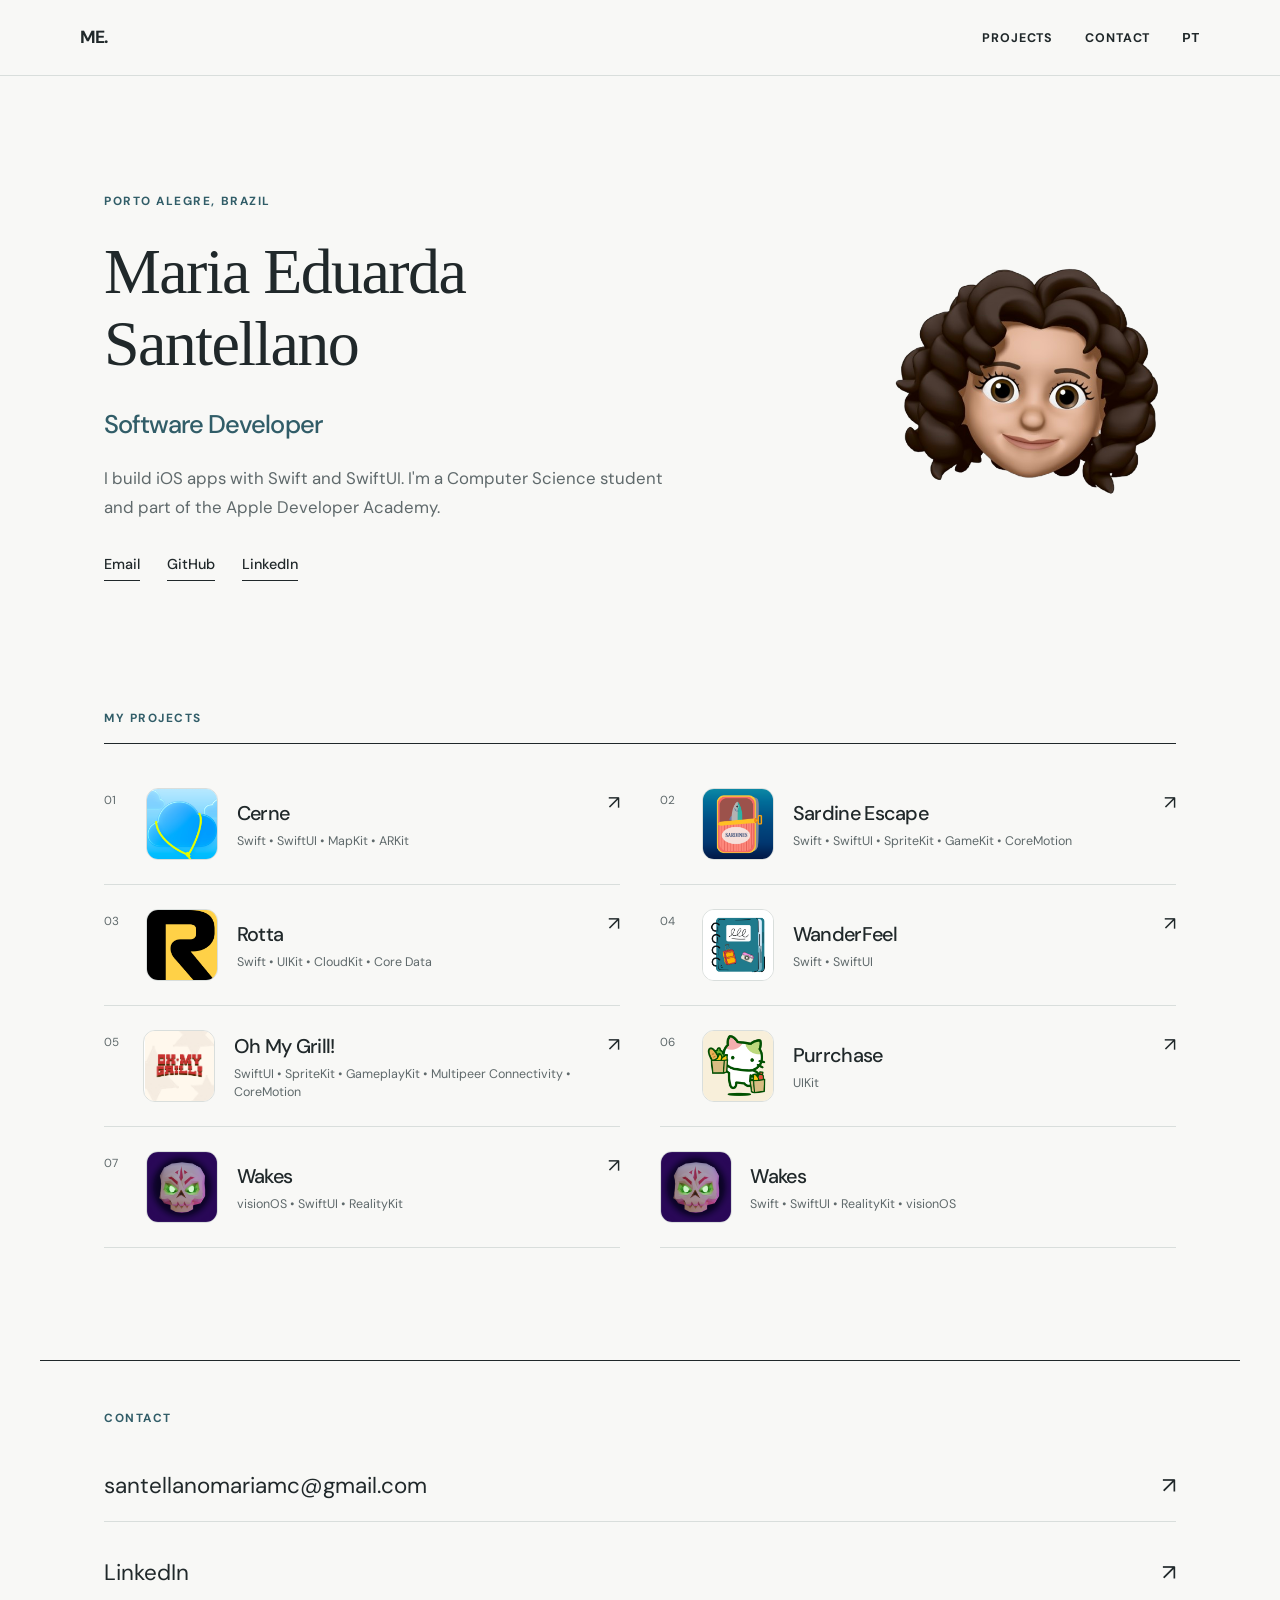
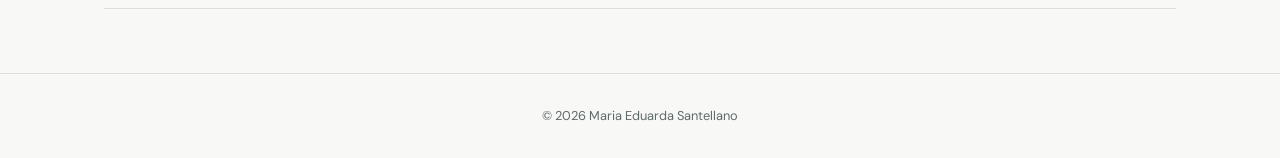
==== commit 16aebd3c: "Merge branch 'main' into codex/wakes" ====
--- a/index.html
+++ b/index.html
@@ -133,6 +133,15 @@
         <span class="project-arrow" aria-hidden="true">↗</span>
       </a>
 
+      <a class="project-card" href="project-towerdefense.html">
+        <div class="project-icon-box">
+          <img src="images/towerdefense/towerdefense-logo.png" alt="Academy Tower Defense" class="project-icon-img">
+        </div>
+        <div class="project-details">
+          <h2 class="project-title">Wakes</h2>
+          <p class="project-subtitle">Swift • SwiftUI • RealityKit • visionOS</p>
+        </div>
+      </a>
 
     </div>
   </section>
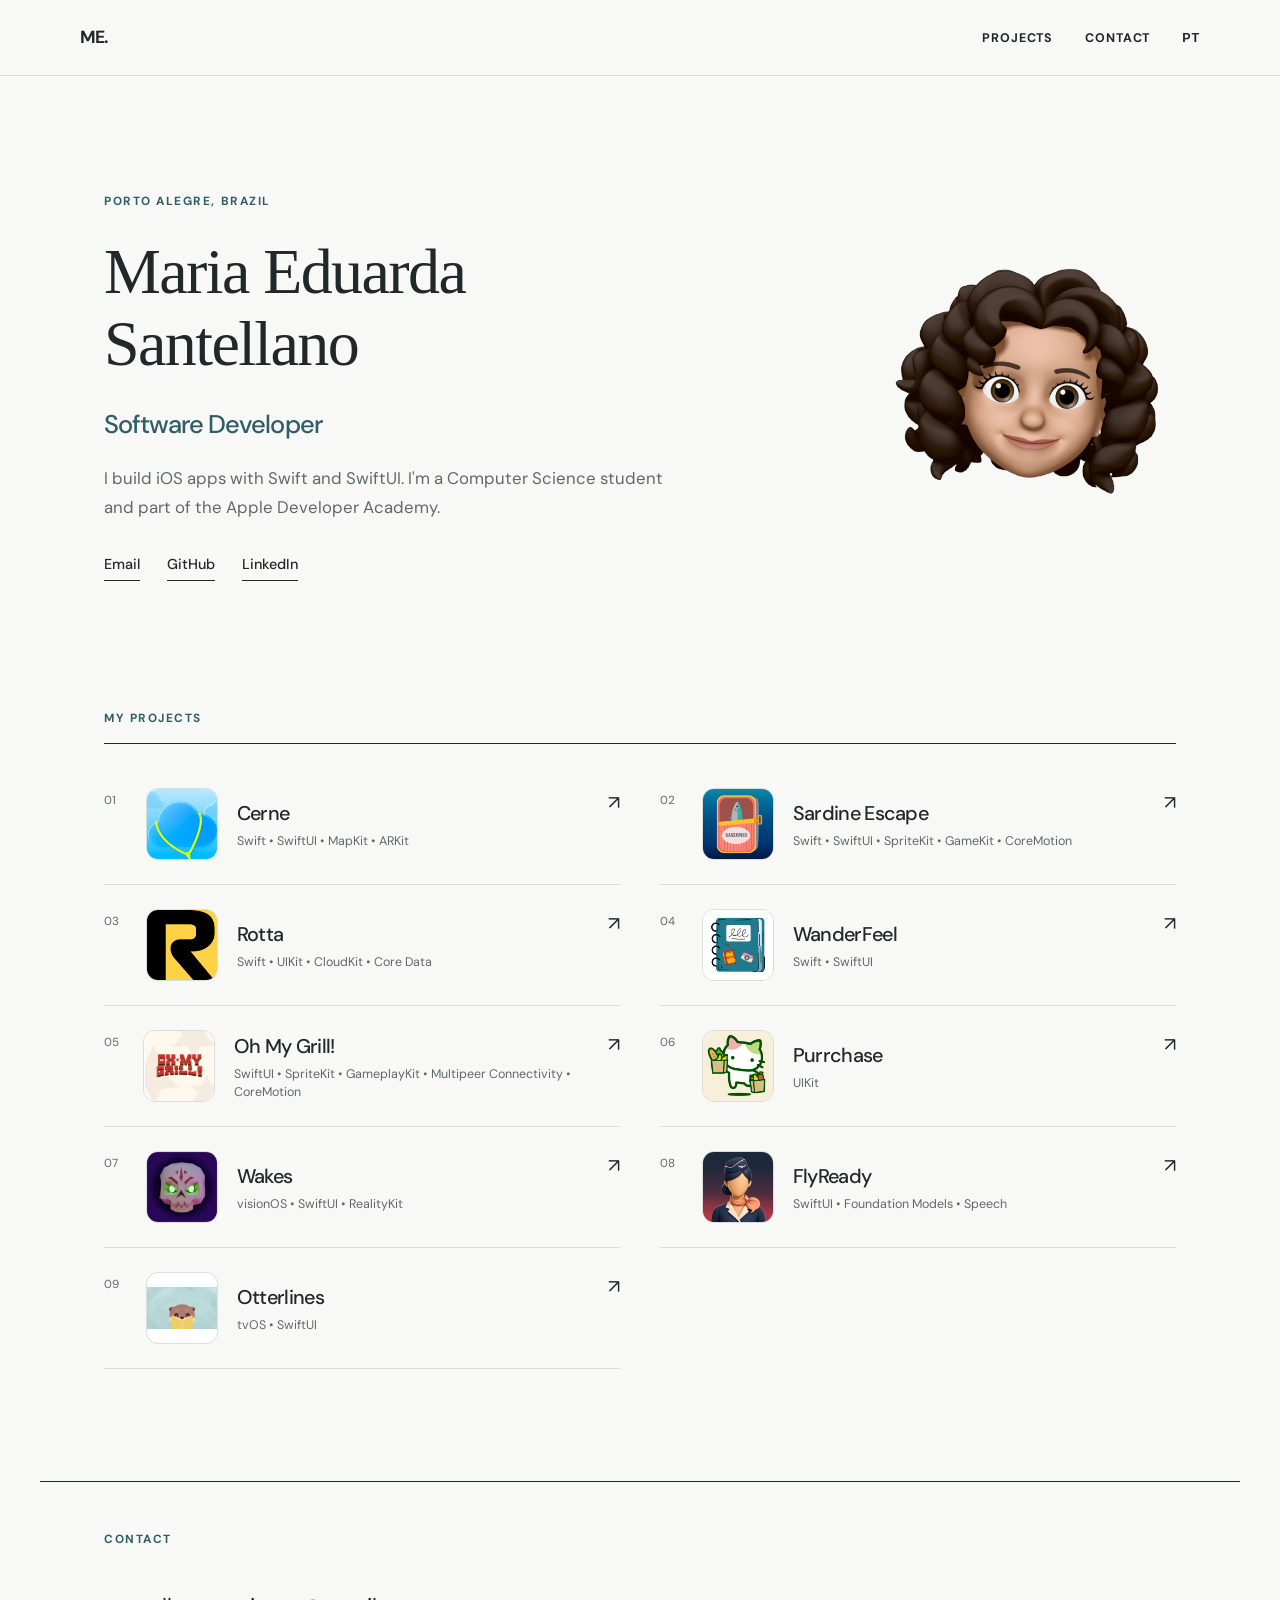
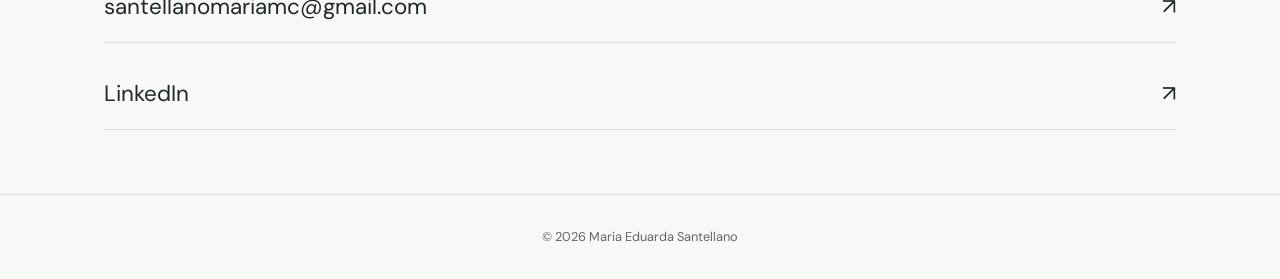
==== commit 059f2c17: "Add FlyReady and Otterlines projects" ====
--- a/index.html
+++ b/index.html
@@ -133,15 +133,30 @@
         <span class="project-arrow" aria-hidden="true">↗</span>
       </a>
 
-      <a class="project-card" href="project-towerdefense.html">
+      <a class="project-card" href="project-flyready.html">
+        <span class="project-number">08</span>
         <div class="project-icon-box">
-          <img src="images/towerdefense/towerdefense-logo.png" alt="Academy Tower Defense" class="project-icon-img">
+          <img src="images/flyready/icon.png" alt="FlyReady" class="project-icon-img">
         </div>
         <div class="project-details">
-          <h2 class="project-title">Wakes</h2>
-          <p class="project-subtitle">Swift • SwiftUI • RealityKit • visionOS</p>
+          <h2 class="project-title">FlyReady</h2>
+          <p class="project-subtitle">SwiftUI • Foundation Models • Speech</p>
         </div>
+        <span class="project-arrow" aria-hidden="true">↗</span>
       </a>
+
+      <a class="project-card" href="project-entrelinhas.html">
+        <span class="project-number">09</span>
+        <div class="project-icon-box">
+          <img src="images/entrelinhas/icon.webp" alt="Entrelinhas / Otterlines" class="project-icon-img">
+        </div>
+        <div class="project-details">
+          <h2 class="project-title" data-i18n="entrelinhas-name">Otterlines</h2>
+          <p class="project-subtitle">tvOS • SwiftUI</p>
+        </div>
+        <span class="project-arrow" aria-hidden="true">↗</span>
+      </a>
+
 
     </div>
   </section>
--- a/styles.css
+++ b/styles.css
@@ -458,6 +458,7 @@
 .project-store-link { padding: 0 0 .2rem; border: 0; border-bottom: 1px solid var(--accent); border-radius: 0; font-weight: 500; }
 .project-store-link:hover { color: var(--text); border-color: var(--text); background: none; }
 .phone-shot, .phone-shot.video { border-radius: 18px; box-shadow: none; }
+.tv-shot { width: min(72vw, 520px); height: auto; object-fit: contain; border-radius: 10px; flex-shrink: 0; }
 
 .contact-section { padding-top: 3rem; border-color: var(--text); }
 .project-nav-actions { display: flex; align-items: center; gap: 1.5rem; }
